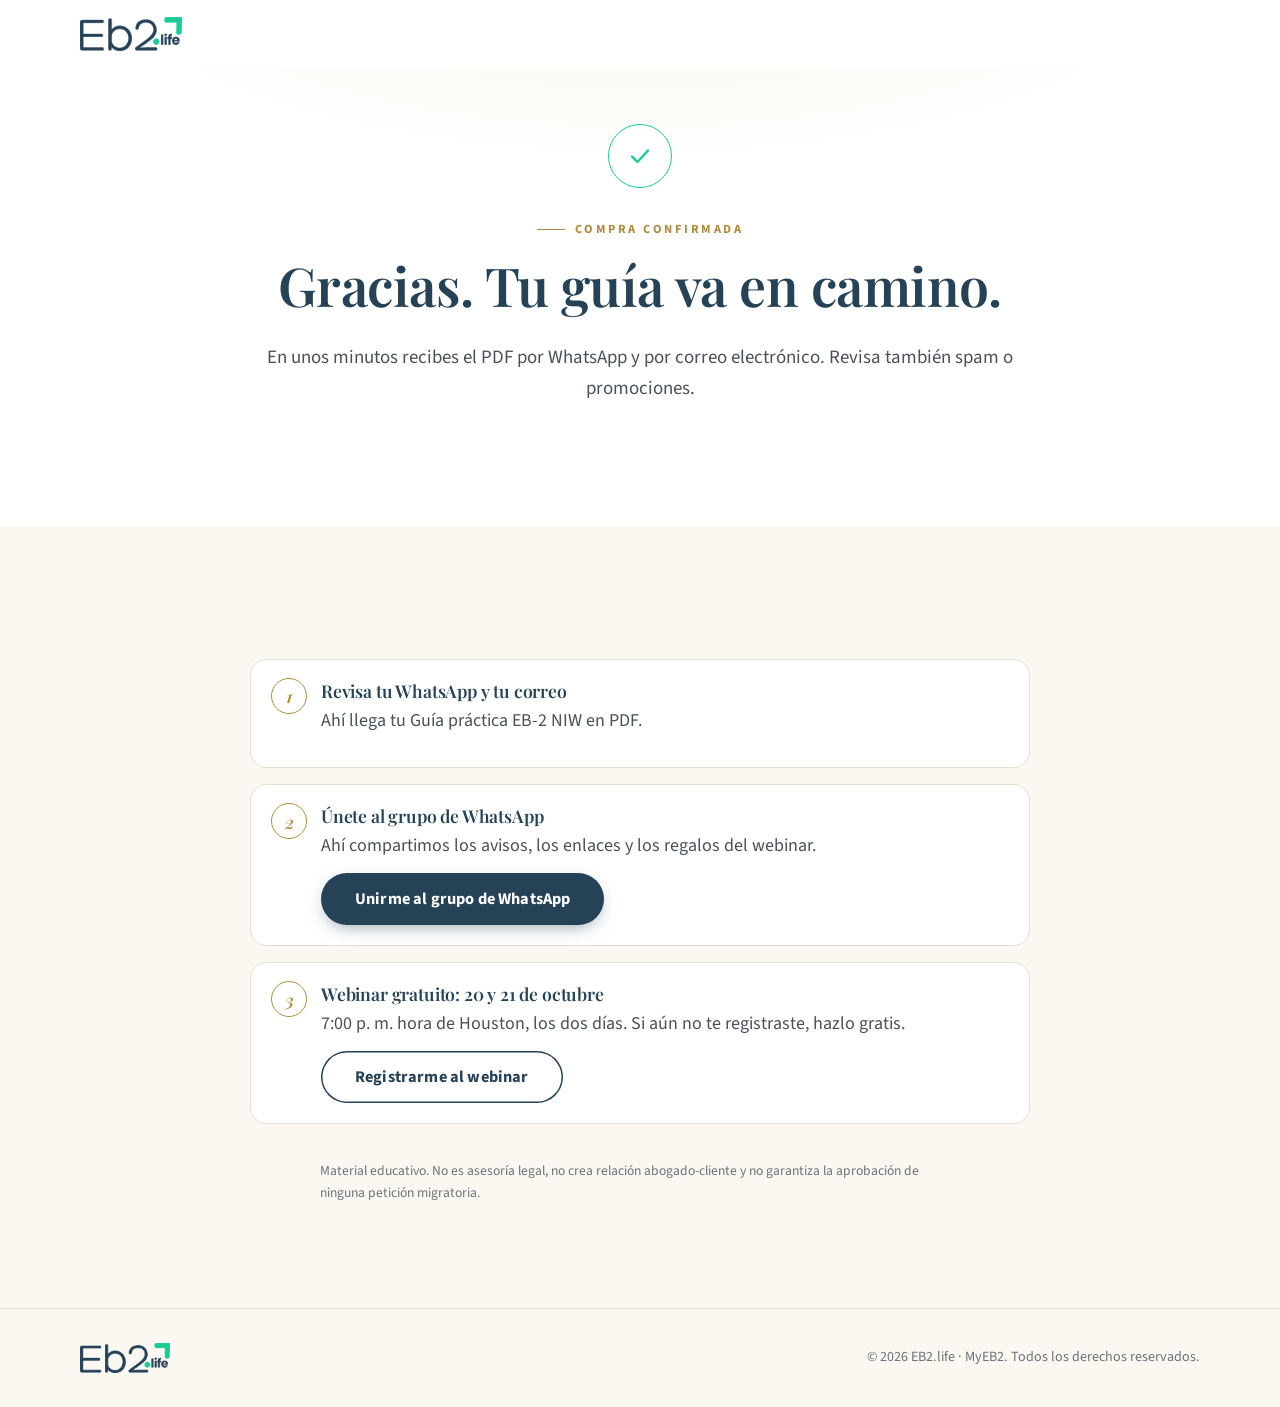
==== compra.html @ 75a64d38 "Add files via upload" ====
<!doctype html>
<html lang="es">
<head>
<meta charset="utf-8">
<meta name="viewport" content="width=device-width,initial-scale=1">
<title>Compra confirmada | EB2.life</title>
<meta name="robots" content="noindex">
<link rel="icon" href="/favicon.png" type="image/png">
<link rel="apple-touch-icon" href="/apple-touch-icon.png">
<link rel="preconnect" href="https://fonts.googleapis.com"><link rel="preconnect" href="https://fonts.gstatic.com" crossorigin>
<link href="https://fonts.googleapis.com/css2?family=Playfair+Display:ital,wght@0,500;0,600;0,700;1,500;1,600&family=Source+Sans+3:wght@400;600;700&display=swap" rel="stylesheet">
<link rel="stylesheet" href="/styles.css">
<noscript><style>.reveal{opacity:1;transform:none}</style></noscript>
</head>
<body>
<header class="top show-cta"><div class="wrap">
  <a href="/" aria-label="EB2.life"><img src="/logo.webp" alt="EB2.life" width="94" height="34"></a>
  <span></span>
</div></header>
<main>
<section class="thanks"><div class="narrow">
  <div class="seal reveal"><svg viewBox="0 0 28 28" fill="none" stroke="#18CB96" stroke-width="2.4" stroke-linecap="round" stroke-linejoin="round"><path d="m6 14.5 5.5 5.5L22 8.5"/></svg></div>
  <span class="label reveal">Compra confirmada</span>
  <h1 class="reveal d1">Gracias. Tu guía va en camino.</h1>
  <p class="lead reveal d2">En unos minutos recibes el PDF por WhatsApp y por correo electrónico. Revisa también spam o promociones.</p>
</div></section>
<section class="alt"><div class="narrow">
  <ol class="steps">
    <li class="reveal"><h3>Revisa tu WhatsApp y tu correo</h3><p>Ahí llega tu Guía práctica EB-2 NIW en PDF.</p></li>
    <li class="reveal"><h3>Únete al grupo de WhatsApp</h3><p>Ahí compartimos los avisos, los enlaces y los regalos del webinar.</p>
      <a class="btn wa" href="https://chat.whatsapp.com/JT1Tik0U2BxDIxlfg1SDEi?s=cl&p=i&mlu=0&ilr=4" rel="noopener">Unirme al grupo de WhatsApp</a></li>
    <li class="reveal"><h3>Webinar gratuito: 20 y 21 de octubre</h3><p>7:00 p. m. hora de Houston, los dos días. Si aún no te registraste, hazlo gratis.</p>
      <a class="btn ghost" href="/#registro">Registrarme al webinar</a></li>
  </ol>
  <p class="legal">Material educativo. No es asesoría legal, no crea relación abogado-cliente y no garantiza la aprobación de ninguna petición migratoria.</p>
</div></section>
</main>
<footer><div class="wrap">
  <img src="/logo.webp" alt="EB2.life" width="83" height="30" loading="lazy">
  <span>© 2026 EB2.life · MyEB2. Todos los derechos reservados.</span>
</div></footer>
<script src="/app.js" defer></script>
</body>
</html>
---- styles.css ----
:root{
  --blue:#264257;--blue-d:#1a2f3f;--gold:#B18C3F;--gold-l:#e6d7b5;--green:#18CB96;
  --ivory:#FBF8F1;--paper:#fff;--ink:#2a2f34;--g1:#4a5057;--g2:#6c727a;--line:#e3dfd3;
  --serif:'Playfair Display',Georgia,'Times New Roman',serif;
  --sans:'Source Sans 3','Segoe UI',system-ui,sans-serif;
  --r:18px;--shadow:0 1px 2px rgba(38,66,87,.06),0 12px 32px -12px rgba(38,66,87,.18);
}
*{box-sizing:border-box}
html{scroll-behavior:smooth;-webkit-text-size-adjust:100%}
body{margin:0;background:var(--paper);color:var(--ink);font:400 17.5px/1.65 var(--sans);-webkit-font-smoothing:antialiased;text-rendering:optimizeLegibility}
img{max-width:100%;height:auto;display:block}
a{color:var(--blue)}
h1,h2,h3{font-family:var(--serif);color:var(--blue);font-weight:600;line-height:1.14;letter-spacing:-.01em;margin:0 0 .5em}
h1{font-size:clamp(2rem,6.2vw,3.35rem)}
h2{font-size:clamp(1.65rem,4.4vw,2.35rem)}
h3{font-size:1.25rem;line-height:1.25}
p{margin:0 0 1em}
.wrap{width:min(1120px,100% - 40px);margin-inline:auto}
.narrow{width:min(780px,100% - 40px);margin-inline:auto}
section{padding:clamp(56px,9vw,104px) 0}
.alt{background:var(--ivory)}
.label{display:inline-flex;align-items:center;gap:10px;font:700 .78rem/1 var(--sans);letter-spacing:.2em;text-transform:uppercase;color:var(--gold);margin-bottom:18px}
.label:before{content:"";width:28px;height:1px;background:var(--gold)}
.lead{font-size:1.18rem;color:var(--g1)}
:focus-visible{outline:3px solid var(--gold);outline-offset:3px;border-radius:6px}

/* buttons */
.btn{display:inline-flex;align-items:center;justify-content:center;gap:10px;background:var(--blue);color:#fff!important;text-decoration:none;font:700 1.02rem/1 var(--sans);letter-spacing:.01em;padding:18px 34px;border:0;border-radius:999px;cursor:pointer;box-shadow:0 6px 18px -6px rgba(38,66,87,.55);transition:transform .22s ease,box-shadow .22s ease,background .22s ease}
.btn:hover{background:var(--blue-d);transform:translateY(-2px);box-shadow:0 12px 24px -8px rgba(38,66,87,.6)}
.btn:active{transform:translateY(0)}
.btn.sm{padding:12px 22px;font-size:.95rem}
.btn.ghost{background:transparent;color:var(--blue)!important;box-shadow:inset 0 0 0 1.5px var(--blue)}
.btn.ghost:hover{background:var(--blue);color:#fff!important}
.btn.wa{background:var(--blue)}
.btn.block{display:flex;width:100%}
.btn svg{width:20px;height:20px;flex:none}

/* header */
.top{position:fixed;inset:0 0 auto 0;z-index:50;background:rgba(255,255,255,.92);backdrop-filter:saturate(1.2) blur(8px);border-bottom:1px solid transparent;transition:border-color .25s,box-shadow .25s}
.top.scrolled{border-color:var(--line);box-shadow:0 6px 24px -18px rgba(38,66,87,.5)}
.top .wrap{display:flex;align-items:center;justify-content:space-between;height:68px}
.top img{height:34px;width:auto}
.top .btn{opacity:0;transform:translateY(-6px);pointer-events:none}
.top.show-cta .btn{opacity:1;transform:none;pointer-events:auto}
.top.show-cta .btn:hover{transform:translateY(-2px)}

/* hero */
.hero{padding:calc(68px + clamp(28px,6vw,64px)) 0 clamp(48px,8vw,88px);background:
  radial-gradient(1200px 500px at 85% -10%,#f4eddb 0,transparent 60%),var(--paper);position:relative;overflow:hidden}
.hero:after{content:"";position:absolute;right:-60px;bottom:-30px;width:420px;height:300px;opacity:.07;background:url("data:image/svg+xml,%3Csvg xmlns='http://www.w3.org/2000/svg' viewBox='0 0 420 300'%3E%3Cg fill='none' stroke='%23264257' stroke-width='3'%3E%3Cpath d='M10 90 210 10 410 90z'/%3E%3Cpath d='M30 110h360M30 270h360M10 290h400'/%3E%3Cpath d='M60 110v160M130 110v160M210 110v160M290 110v160M360 110v160'/%3E%3C/g%3E%3C/svg%3E") no-repeat center/contain;pointer-events:none}
.hero-grid{display:grid;gap:36px;position:relative;z-index:1}
.dates{display:flex;gap:14px;flex-wrap:wrap;margin:26px 0 8px}
.date{display:flex;align-items:center;gap:14px;border:1px solid var(--line);background:#fff;border-radius:16px;padding:12px 18px 12px 12px}
.date b{display:grid;place-items:center;width:54px;height:54px;border-radius:12px;background:var(--blue);color:#fff;font:600 1.6rem/1 var(--serif)}
.date small{display:block;font:700 .72rem/1.2 var(--sans);letter-spacing:.16em;text-transform:uppercase;color:var(--gold)}
.date span{font-weight:600;color:var(--blue)}
.houston{margin:14px 0 22px;font:600 clamp(1.3rem,3.6vw,1.7rem)/1.2 var(--serif);color:var(--blue)}
.houston i{font-style:italic;color:var(--gold)}
.count{display:flex;gap:10px;margin:0 0 6px}
.count div{min-width:68px;text-align:center;padding:10px 6px 8px;border:1px solid var(--line);border-radius:14px;background:#fff}
.count b{display:block;font:600 1.7rem/1 var(--serif);color:var(--blue);font-variant-numeric:tabular-nums}
.count span{font:700 .64rem/1 var(--sans);letter-spacing:.16em;text-transform:uppercase;color:var(--g2)}
.count-note{font-size:.88rem;color:var(--g2)}
.card{background:#fff;border:1px solid var(--line);border-radius:20px;box-shadow:var(--shadow);position:relative}
.card.form{padding:26px 22px 14px;border-top:3px solid var(--gold)}
.card.form h2{font-size:1.5rem;margin-bottom:.15em}
.card.form p.sub{font-size:.95rem;color:var(--g2);margin-bottom:10px}
.card.form iframe{width:100%;min-height:560px;border:0;display:block}
.free{display:inline-block;font:700 .72rem/1 var(--sans);letter-spacing:.16em;text-transform:uppercase;color:#0b6b50;background:#e7f9f2;border-radius:999px;padding:6px 12px;margin-bottom:12px}
.free:before{content:"";display:inline-block;width:7px;height:7px;border-radius:50%;background:var(--green);margin-right:8px;vertical-align:1px}

/* understand */
.three{display:grid;gap:18px;margin-top:34px}
.three .card{padding:28px 26px}
.three svg{width:44px;height:44px;margin-bottom:16px}
.three p{margin:0;color:var(--g1)}
.num{font:italic 600 1rem/1 var(--serif);color:var(--gold);display:block;margin-bottom:10px}

/* receive */
.receive{display:grid;gap:0;margin-top:30px;border-top:1px solid var(--line)}
.receive li{list-style:none;display:flex;gap:18px;align-items:flex-start;padding:20px 0;border-bottom:1px solid var(--line)}
.receive ul{margin:0;padding:0}
.chk{flex:none;width:26px;height:26px;border-radius:50%;border:1.5px solid var(--green);display:grid;place-items:center;margin-top:2px}
.chk svg{width:13px;height:13px}
.receive h3{margin:0 0 2px;font-size:1.15rem}
.receive p{margin:0;color:var(--g1)}

/* agenda */
.days{display:grid;gap:18px;margin:30px 0}
.day{padding:26px;border-left:3px solid var(--gold);background:#fff;border-radius:6px 18px 18px 6px;border-top:1px solid var(--line);border-right:1px solid var(--line);border-bottom:1px solid var(--line)}
.day .num{font-size:.95rem}
.day h3{margin-bottom:6px}
.day p{margin:0;color:var(--g1)}
table.tz{width:100%;border-collapse:separate;border-spacing:0;background:#fff;border:1px solid var(--line);border-radius:16px;overflow:hidden}
.tz th,.tz td{padding:14px 20px;text-align:left}
.tz th{font:700 .72rem/1 var(--sans);letter-spacing:.16em;text-transform:uppercase;color:var(--g2);background:var(--ivory)}
.tz td{border-top:1px solid var(--line)}
.tz td:last-child{font-weight:600;color:var(--blue);white-space:nowrap}
.tz tr.hl td{background:#f7f0de;color:var(--blue);font-weight:700}
.local{margin-top:14px;font-size:.95rem;color:var(--g1)}
.local b{color:var(--blue)}

/* presenter */
.presenter{display:grid;gap:34px;align-items:center}
.arch{position:relative;width:min(340px,80%);margin-inline:auto;aspect-ratio:4/5}
.arch:before{content:"";position:absolute;inset:0;border-radius:999px 999px 18px 18px;background:linear-gradient(#f4eddb,#fbf8f1);border:1px solid var(--gold-l)}
.arch:after{content:"";position:absolute;inset:-12px;border-radius:999px 999px 24px 24px;border:1px solid var(--gold);opacity:.55}
.arch img{position:absolute;left:50%;bottom:0;transform:translateX(-50%);height:104%;width:auto;max-width:none;object-fit:contain}
.role{font:700 .8rem/1.3 var(--sans);letter-spacing:.16em;text-transform:uppercase;color:var(--gold);margin-bottom:12px}
.facts{display:flex;gap:10px;flex-wrap:wrap;margin:18px 0 0;padding:0;list-style:none}
.facts li{border:1px solid var(--line);border-radius:999px;padding:7px 14px;font-size:.9rem;color:var(--blue);background:#fff}

/* offer */
.offer{display:grid;gap:40px;align-items:center}
.book{position:relative;width:min(300px,72%);margin-inline:auto;perspective:900px}
.book img{width:100%;border-radius:4px 10px 10px 4px;box-shadow:-6px 10px 0 -2px rgba(0,0,0,.05),0 28px 40px -18px rgba(26,47,63,.55),0 2px 4px rgba(0,0,0,.18);transform:rotateY(-14deg) rotateX(2deg);transform-origin:left center;transition:transform .5s ease}
.book:hover img{transform:rotateY(-6deg) rotateX(0)}
.book:before{content:"";position:absolute;left:-2px;top:2px;bottom:2px;width:10px;border-radius:4px 0 0 4px;background:linear-gradient(90deg,rgba(0,0,0,.28),transparent);z-index:2;transform:rotateY(-14deg);transform-origin:left center}
.bul{list-style:none;padding:0;margin:20px 0 24px}
.bul li{position:relative;padding:0 0 11px 32px}
.bul li:before{content:"";position:absolute;left:2px;top:7px;width:7px;height:12px;border:solid var(--green);border-width:0 2px 2px 0;transform:rotate(45deg)}
.price{display:flex;align-items:baseline;gap:12px;margin:0 0 20px}
.price b{font:600 3rem/1 var(--serif);color:var(--blue)}
.price span{color:var(--g2)}
.note{font-size:.95rem;color:var(--g2);margin-top:14px}

/* faq */
details{border-bottom:1px solid var(--line);padding:0}
details:first-of-type{border-top:1px solid var(--line)}
summary{list-style:none;cursor:pointer;padding:22px 44px 22px 0;font:600 1.12rem/1.35 var(--serif);color:var(--blue);position:relative}
summary::-webkit-details-marker{display:none}
summary:after{content:"";position:absolute;right:6px;top:50%;width:11px;height:11px;margin-top:-8px;border:solid var(--gold);border-width:0 1.5px 1.5px 0;transform:rotate(45deg);transition:transform .25s}
details[open] summary:after{transform:rotate(-135deg);margin-top:-3px}
.ans{display:grid;grid-template-rows:0fr;transition:grid-template-rows .3s ease}
details[open] .ans{grid-template-rows:1fr}
.ans>div{overflow:hidden}
.ans p{margin:0 0 22px;color:var(--g1);max-width:62ch}

/* closing + footer */
.closing{text-align:center}
.closing .btn{margin-top:6px}
.legal{max-width:640px;margin:36px auto 0;font-size:.85rem;color:var(--g2);line-height:1.6}
footer{border-top:1px solid var(--line);background:var(--ivory);padding:34px 0;font-size:.88rem;color:var(--g2)}
footer .wrap{display:flex;flex-wrap:wrap;gap:16px;align-items:center;justify-content:space-between}
footer img{height:30px;width:auto}

/* thanks */
.thanks{padding-top:calc(68px + 56px);text-align:center;background:radial-gradient(900px 380px at 50% -20%,#f4eddb,transparent 70%)}
.seal{width:64px;height:64px;border-radius:50%;border:1.5px solid var(--green);display:grid;place-items:center;margin:0 auto 22px;background:#fff}
.seal svg{width:28px;height:28px}
.steps{counter-reset:s;list-style:none;margin:28px 0 0;padding:0;text-align:left;display:grid;gap:16px}
.steps li{counter-increment:s;position:relative;padding:20px 22px 20px 70px;background:#fff;border:1px solid var(--line);border-radius:16px}
.steps li:before{content:counter(s);position:absolute;left:20px;top:18px;width:34px;height:34px;border-radius:50%;border:1px solid var(--gold);display:grid;place-items:center;font:italic 600 1.1rem/1 var(--serif);color:var(--gold)}
.steps h3{margin:0 0 4px;font-size:1.1rem}
.steps p{margin:0 0 12px;color:var(--g1)}
.btnrow{display:flex;gap:10px;flex-wrap:wrap}
.btnrow .btn{padding:13px 22px;font-size:.95rem}
.hint{font-size:.88rem;color:var(--g2);margin-top:10px}

/* reveal */
.reveal{opacity:0;transform:translateY(12px);transition:opacity .7s ease,transform .7s ease}
.reveal.in{opacity:1;transform:none}
.d1{transition-delay:.08s}.d2{transition-delay:.16s}.d3{transition-delay:.24s}

@media(min-width:860px){
  body{font-size:18px}
  .hero-grid{grid-template-columns:1.05fr .95fr;gap:64px;align-items:start}
  .three{grid-template-columns:repeat(3,1fr)}
  .days{grid-template-columns:1fr 1fr}
  .presenter{grid-template-columns:.8fr 1.2fr;gap:72px}
  .offer{grid-template-columns:.8fr 1.2fr;gap:72px}
  .card.form{padding:32px 30px 18px;position:sticky;top:92px}
}
@media(max-width:420px){.count div{min-width:60px}.count b{font-size:1.45rem}.btn{padding:17px 26px}}
@media(prefers-reduced-motion:reduce){
  *{animation:none!important;transition:none!important;scroll-behavior:auto!important}
  .reveal{opacity:1;transform:none}
  .book img{transform:none}
}
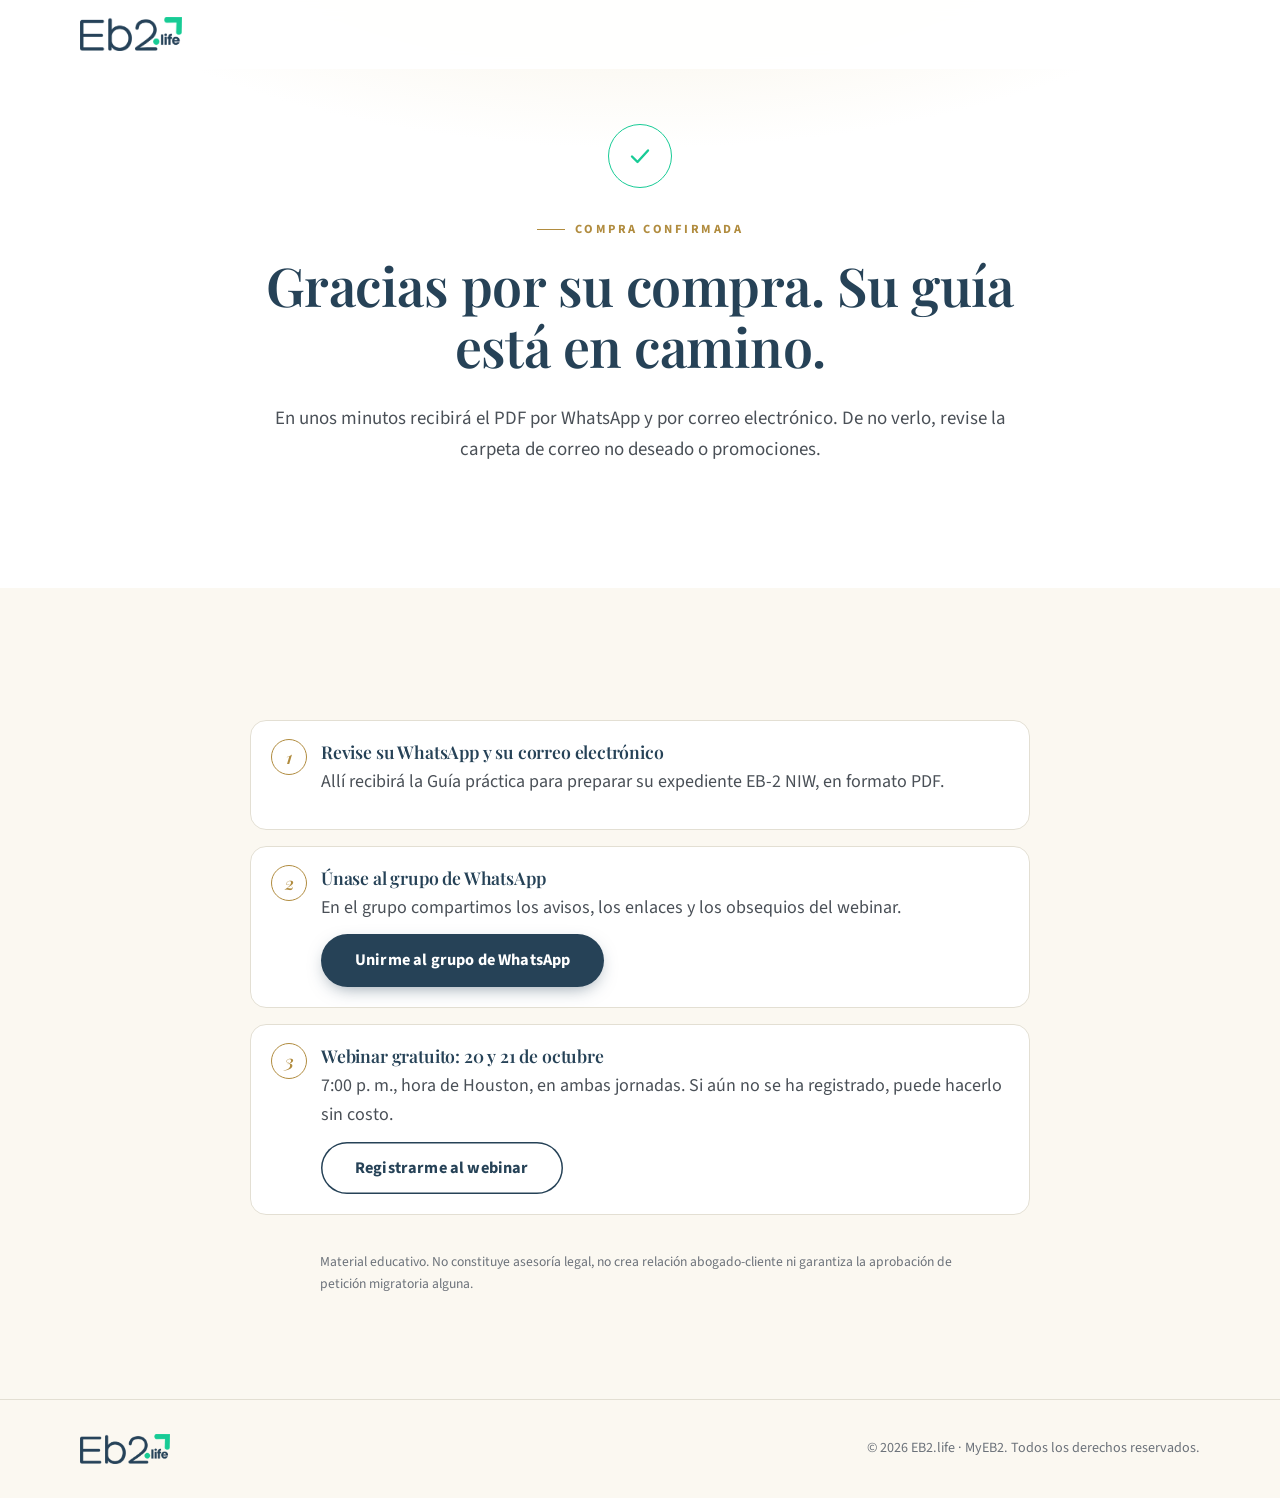
==== commit 0da19bd6: "Tono formal, nueva guía EB-2 NIW (22 páginas) y animaciones Co-Authored-By: Claude Sonnet 5.5 <norep" ====
--- a/compra.html
+++ b/compra.html
@@ -12,7 +12,7 @@
 <link rel="stylesheet" href="/styles.css">
 <noscript><style>.reveal{opacity:1;transform:none}</style></noscript>
 </head>
-<body>
+<body data-pay="https://link.fastpaydirect.com/payment-link/6ac44b3ac0e70c7fefb72ad6">
 <header class="top show-cta"><div class="wrap">
   <a href="/" aria-label="EB2.life"><img src="/logo.webp" alt="EB2.life" width="94" height="34"></a>
   <span></span>
@@ -21,18 +21,18 @@
 <section class="thanks"><div class="narrow">
   <div class="seal reveal"><svg viewBox="0 0 28 28" fill="none" stroke="#18CB96" stroke-width="2.4" stroke-linecap="round" stroke-linejoin="round"><path d="m6 14.5 5.5 5.5L22 8.5"/></svg></div>
   <span class="label reveal">Compra confirmada</span>
-  <h1 class="reveal d1">Gracias. Tu guía va en camino.</h1>
-  <p class="lead reveal d2">En unos minutos recibes el PDF por WhatsApp y por correo electrónico. Revisa también spam o promociones.</p>
+  <h1 class="reveal d1">Gracias por su compra. Su guía está en camino.</h1>
+  <p class="lead reveal d2">En unos minutos recibirá el PDF por WhatsApp y por correo electrónico. De no verlo, revise la carpeta de correo no deseado o promociones.</p>
 </div></section>
 <section class="alt"><div class="narrow">
   <ol class="steps">
-    <li class="reveal"><h3>Revisa tu WhatsApp y tu correo</h3><p>Ahí llega tu Guía práctica EB-2 NIW en PDF.</p></li>
-    <li class="reveal"><h3>Únete al grupo de WhatsApp</h3><p>Ahí compartimos los avisos, los enlaces y los regalos del webinar.</p>
-      <a class="btn wa" href="https://chat.whatsapp.com/JT1Tik0U2BxDIxlfg1SDEi?s=cl&p=i&mlu=0&ilr=4" rel="noopener">Unirme al grupo de WhatsApp</a></li>
-    <li class="reveal"><h3>Webinar gratuito: 20 y 21 de octubre</h3><p>7:00 p. m. hora de Houston, los dos días. Si aún no te registraste, hazlo gratis.</p>
+    <li class="reveal"><h3>Revise su WhatsApp y su correo electrónico</h3><p>Allí recibirá la Guía práctica para preparar su expediente EB-2 NIW, en formato PDF.</p></li>
+    <li class="reveal"><h3>Únase al grupo de WhatsApp</h3><p>En el grupo compartimos los avisos, los enlaces y los obsequios del webinar.</p>
+      <a class="btn wa" href="/api/grupo" data-group rel="noopener">Unirme al grupo de WhatsApp</a></li>
+    <li class="reveal"><h3>Webinar gratuito: 20 y 21 de octubre</h3><p>7:00 p. m., hora de Houston, en ambas jornadas. Si aún no se ha registrado, puede hacerlo sin costo.</p>
       <a class="btn ghost" href="/#registro">Registrarme al webinar</a></li>
   </ol>
-  <p class="legal">Material educativo. No es asesoría legal, no crea relación abogado-cliente y no garantiza la aprobación de ninguna petición migratoria.</p>
+  <p class="legal">Material educativo. No constituye asesoría legal, no crea relación abogado-cliente ni garantiza la aprobación de petición migratoria alguna.</p>
 </div></section>
 </main>
 <footer><div class="wrap">
--- a/styles.css
+++ b/styles.css
@@ -177,3 +177,261 @@
   .reveal{opacity:1;transform:none}
   .book img{transform:none}
 }
+
+/* hero byline */
+.by{display:flex;align-items:center;gap:14px;margin:6px 0 4px}
+.by img{width:56px;height:56px;border-radius:50%;object-fit:cover;object-position:50% 20%;border:2px solid #fff;box-shadow:0 0 0 1px var(--gold),0 6px 14px -6px rgba(38,66,87,.5)}
+.by span{font-size:1rem;color:var(--g1);line-height:1.3}
+.by b{color:var(--blue)}
+.by small{display:block;font-size:.82rem;color:var(--g2)}
+
+/* presenter stage */
+.stage{position:relative;width:min(340px,80%);margin:0 auto 34px}
+.stage .arch{width:100%;margin:0}
+.snap{position:absolute;right:-16%;bottom:-7%;width:42%;margin:0;border-radius:16px;overflow:hidden;border:4px solid #fff;box-shadow:0 14px 28px -12px rgba(26,47,63,.55),0 0 0 1px var(--gold-l);transform:rotate(3deg);transition:transform .5s ease}
+.snap img{width:100%;aspect-ratio:13/15;object-fit:cover}
+.stage:hover .snap{transform:rotate(0)}
+.sign{width:min(220px,60%);margin-top:22px;opacity:.95}
+
+/* closing block in brand blue */
+section.blue{background:var(--blue);color:#e8eef3;position:relative;overflow:hidden}
+section.blue:before{content:"";position:absolute;inset:14px;border:1px solid rgba(177,140,63,.55);border-radius:20px;pointer-events:none}
+section.blue h2{color:#fff}
+section.blue .lead{color:#c9d5de}
+section.blue .mark{width:150px;margin:0 auto 26px;height:auto}
+.btn.light{background:#fff;color:var(--blue)!important;box-shadow:0 8px 20px -8px rgba(0,0,0,.45)}
+.btn.light:hover{background:var(--ivory)}
+section.blue .legal{color:#aebccc}
+@media(min-width:860px){.stage{width:min(380px,100%);margin:0 auto}.snap{right:-22%}}
+
+/* own registration form */
+#reg .field{margin:0 0 14px}
+#reg label:not(.consent){display:block;font:600 .92rem/1.2 var(--sans);color:var(--blue);margin:0 0 6px}
+#reg input[type=text],#reg input[type=email],#reg input[type=tel]{width:100%;height:50px;padding:0 16px;border:1px solid #cfd3d6;border-radius:14px;background:#fff;color:var(--ink);font:400 1rem var(--sans);transition:border-color .2s,box-shadow .2s}
+#reg input::placeholder{color:#9aa1a8}
+#reg input:focus{outline:0;border-color:var(--gold);box-shadow:0 0 0 3px rgba(177,140,63,.22)}
+#reg input[aria-invalid=true]{border-color:#b3261e}
+#reg .iti{width:100%;display:block}
+.iti__selected-country{border-radius:14px 0 0 14px}
+.iti__country-list{font-family:var(--sans);font-size:.92rem}
+.consent{display:flex;gap:12px;align-items:flex-start;font:400 .88rem/1.45 var(--sans)!important;color:var(--g1);cursor:pointer;margin:2px 0 0}
+.consent input{flex:none;width:20px;height:20px;margin:2px 0 0;accent-color:var(--green)}
+.err{min-height:0;margin:5px 2px 0;font-size:.84rem;color:#b3261e}
+.err:empty{display:none}
+.hp{position:absolute;left:-9999px;width:1px;height:1px;overflow:hidden}
+#reg .btn{margin-top:6px}
+#reg .btn[disabled]{opacity:.85;cursor:progress;transform:none}
+.spin{display:none;width:18px;height:18px;border:2px solid rgba(255,255,255,.4);border-top-color:#fff;border-radius:50%;animation:sp .7s linear infinite}
+#reg.loading .spin{display:inline-block}
+@keyframes sp{to{transform:rotate(360deg)}}
+.form-err{margin:12px 0 0;padding:10px 14px;border-radius:12px;background:#fdecea;color:#8a1c14;font-size:.92rem}
+.privacy{margin:14px 2px 6px;font-size:.8rem;color:var(--g2);line-height:1.5}
+.card.form{padding-bottom:20px}
+.card.form p.sub{margin-bottom:18px}
+
+/* ---- flujo de 3 pasos en la tarjeta ---- */
+[hidden]{display:none!important}
+.card.flow{padding:22px 22px 20px}
+.card.flow[data-step="2"],.card.flow[data-step="3"]{position:relative!important;top:auto!important}
+#registro{scroll-margin-top:84px}
+.prog{margin:0 0 18px}
+.prog-top{display:flex;align-items:center;justify-content:space-between;gap:10px;margin-bottom:10px}
+.prog-top .free{margin:0}
+.prog-txt{font:700 .78rem/1 var(--sans);letter-spacing:.14em;text-transform:uppercase;color:var(--g2)}
+.bar{height:6px;border-radius:999px;background:#eceae2;overflow:hidden}
+.bar i{display:block;height:100%;width:33.33%;border-radius:999px;background:linear-gradient(90deg,var(--gold),#d4b265);transition:width .55s cubic-bezier(.4,.1,.2,1)}
+.vp{position:relative;transition:height .4s ease}
+.fstep{animation:stepin .45s ease both}
+.fstep.out{animation:stepout .2s ease both}
+@keyframes stepin{from{opacity:0;transform:translateX(18px)}to{opacity:1;transform:none}}
+@keyframes stepout{to{opacity:0;transform:translateX(-14px)}}
+.fstep h2{font-size:1.5rem;margin-bottom:.2em}
+.fstep>.sub{font-size:.95rem;color:var(--g2);margin-bottom:18px}
+
+/* step 2 */
+.ok-line{display:flex;align-items:center;gap:8px;font:700 .86rem/1.2 var(--sans);color:#0b6b50;margin:0 0 8px}
+.ok-line svg{width:18px;height:18px;flex:none}
+.o-grid{display:grid;grid-template-columns:104px 1fr;gap:16px;align-items:start;margin:14px 0 6px}
+.o-book img{width:100%;border-radius:3px 7px 7px 3px;box-shadow:-3px 6px 0 -1px rgba(0,0,0,.05),0 14px 22px -12px rgba(26,47,63,.6),0 1px 3px rgba(0,0,0,.2);transform:rotate(-3deg)}
+.o-name{margin:0 0 8px;line-height:1.3}
+.o-name b{display:block;font:600 1.12rem/1.2 var(--serif);color:var(--blue)}
+.o-name span{display:block;font-size:.86rem;color:var(--g2);margin-top:3px}
+.bul.sm{margin:0}
+.bul.sm li{padding:0 0 7px 26px;font-size:.92rem;line-height:1.4}
+.bul.sm li:before{top:4px;width:6px;height:10px}
+.o-price{display:flex;align-items:baseline;gap:14px;flex-wrap:wrap;margin:14px 0 4px}
+.o-price .was{color:var(--g2);font-size:1rem}
+.o-price s,.price s{color:#8b9097;text-decoration-thickness:1.5px}
+.o-price .now{font:600 1rem/1 var(--sans);color:var(--blue)}
+.o-price .now b{font:600 2.5rem/1 var(--serif);color:var(--blue)}
+.o-count{font-size:.9rem;color:var(--g1);margin:0 0 14px}
+.o-count b{color:var(--blue);font-variant-numeric:tabular-nums;font-weight:700}
+.price s{font-size:1.4rem;margin-right:-2px}
+.pay{display:grid;grid-template-rows:0fr;transition:grid-template-rows .5s ease}
+.pay.open{grid-template-rows:1fr}
+.pay>div{overflow:hidden;min-height:0}
+.pay-in{padding:16px 0 4px}
+.pay iframe{display:block;width:100%;height:1300px;border:1px solid var(--line);border-radius:14px;background:#fff}
+.pay-load{display:flex;align-items:center;gap:10px;justify-content:center;padding:26px 0;color:var(--g2);font-size:.95rem}
+.pay-load.done{display:none}
+.pay-help{font-size:.84rem;text-align:center;margin:10px 0 12px}
+.spin.dark{display:inline-block;border-color:rgba(38,66,87,.2);border-top-color:var(--blue)}
+.skip-wrap{text-align:center;margin:14px 0 0}
+.skip{background:none;border:0;color:var(--g2);font:600 .92rem var(--sans);cursor:pointer;text-decoration:underline;text-underline-offset:3px;padding:8px 12px}
+.skip:hover{color:var(--blue)}
+.o-note{text-align:center;font-size:.82rem;color:var(--g2);margin:6px 0 4px}
+
+/* step 3 */
+.fstep[data-s="3"]{text-align:center}
+.fstep[data-s="3"] .seal{margin:2px auto 14px;width:54px;height:54px}
+.dates.compact{justify-content:center;margin:14px 0 4px}
+.dates.compact .date{padding:8px 14px 8px 8px}
+.dates.compact .date b{width:44px;height:44px;font-size:1.3rem}
+.houston.sm{font-size:1.15rem;margin:8px 0 16px}
+.bought{background:#e7f9f2;border-radius:14px;padding:12px 14px;margin:0 0 14px;display:flex;flex-direction:column;gap:10px;align-items:center;color:#0b6b50}
+.pending{font-size:.88rem;color:var(--g1);background:var(--ivory);border-radius:12px;padding:10px 12px;margin:0 0 14px}
+.g-note{font-size:.88rem;color:var(--g2);margin:8px 0 14px}
+.cal{display:grid;grid-template-rows:0fr;transition:grid-template-rows .4s ease}
+.cal.open{grid-template-rows:1fr}
+.cal>div{overflow:hidden;min-height:0}
+.cal-in{display:grid;grid-template-columns:1fr 1fr;gap:8px;padding-top:12px}
+.cal-in a{display:block;padding:11px 8px;border:1px solid var(--line);border-radius:12px;font-size:.88rem;font-weight:600;text-decoration:none;background:#fff;transition:border-color .2s,background .2s}
+.cal-in a:hover{border-color:var(--gold);background:var(--ivory)}
+.meet{font-size:.9rem;color:var(--g1);margin:16px 0 4px;line-height:1.5}
+.meet a{font-weight:600;word-break:break-all}
+
+/* hero urgency */
+.proof{display:flex;align-items:center;gap:9px;margin:8px 0 6px;font-size:.98rem;color:var(--g1)}
+.proof b{color:var(--blue);font-variant-numeric:tabular-nums}
+.proof .dot{width:9px;height:9px;border-radius:50%;background:var(--green);box-shadow:0 0 0 0 rgba(24,203,150,.5);animation:ping 2s infinite}
+@keyframes ping{70%{box-shadow:0 0 0 9px rgba(24,203,150,0)}100%{box-shadow:0 0 0 0 rgba(24,203,150,0)}}
+.notes{list-style:none;margin:10px 0 0;padding:0;display:grid;gap:6px}
+.notes li{position:relative;padding-left:24px;font-size:.95rem;color:var(--g1)}
+.notes li:before{content:"";position:absolute;left:3px;top:.5em;width:6px;height:10px;border:solid var(--green);border-width:0 2px 2px 0;transform:rotate(45deg) translateY(-30%)}
+.hero .count{gap:12px;margin-top:18px}
+.hero .count div{min-width:84px;padding:14px 8px 11px;border-radius:16px;box-shadow:0 8px 20px -14px rgba(38,66,87,.45)}
+.hero .count b{font-size:2.35rem}
+.hero .count span{font-size:.68rem}
+@media(max-width:420px){.hero .count div{min-width:0;flex:1}.hero .count b{font-size:1.9rem}.o-grid{grid-template-columns:88px 1fr;gap:12px}.cal-in{grid-template-columns:1fr}}
+
+/* pulso suave en los botones principales */
+.btn.pulse{animation:pulse 2.6s ease-in-out infinite}
+.btn.pulse:hover{animation:none}
+.btn.light.pulse{animation-name:pulselight}
+@keyframes pulse{0%,100%{box-shadow:0 6px 18px -6px rgba(38,66,87,.55),0 0 0 0 rgba(38,66,87,.28)}55%{box-shadow:0 6px 18px -6px rgba(38,66,87,.55),0 0 0 12px rgba(38,66,87,0)}}
+@keyframes pulselight{0%,100%{box-shadow:0 8px 20px -8px rgba(0,0,0,.45),0 0 0 0 rgba(255,255,255,.4)}55%{box-shadow:0 8px 20px -8px rgba(0,0,0,.45),0 0 0 12px rgba(255,255,255,0)}}
+#reg .btn[disabled]{animation:none}
+@media(prefers-reduced-motion:reduce){.btn.pulse,.proof .dot{animation:none!important}.fstep{animation:none}}
+.framed .top,.framed footer{display:none}
+.framed .thanks{padding-top:34px}
+@media(min-width:860px){.pay iframe{height:1170px}}
+
+/* ===== refinamientos visuales y de movimiento ===== */
+:root{--ease:cubic-bezier(.22,.8,.24,1)}
+.reveal{transition:opacity .9s var(--ease),transform .9s var(--ease);transform:translateY(22px)}
+.reveal.in{transform:none}
+.rv{opacity:0;transform:translateY(16px);transition:opacity .7s var(--ease),transform .7s var(--ease);transition-delay:calc(var(--i,0)*90ms)}
+.rv.in{opacity:1;transform:none}
+
+/* barra de progreso de lectura */
+.progress{position:fixed;left:0;top:0;height:3px;width:100%;z-index:60;transform-origin:0 50%;transform:scaleX(0);background:linear-gradient(90deg,var(--gold),#d9bb73);pointer-events:none}
+
+/* entrada del encabezado */
+.top{animation:dropin .7s var(--ease) both}
+@keyframes dropin{from{opacity:0;transform:translateY(-100%)}to{opacity:1;transform:none}}
+
+/* hero: entrada escalonada */
+.hero .reveal>*{animation:rise .9s var(--ease) both}
+.hero .reveal>*:nth-child(1){animation-delay:.05s}.hero .reveal>*:nth-child(2){animation-delay:.15s}.hero .reveal>*:nth-child(3){animation-delay:.25s}
+.hero .reveal>*:nth-child(4){animation-delay:.35s}.hero .reveal>*:nth-child(5){animation-delay:.45s}.hero .reveal>*:nth-child(6){animation-delay:.55s}
+.hero .reveal>*:nth-child(n+7){animation-delay:.65s}
+@keyframes rise{from{opacity:0;transform:translateY(20px)}to{opacity:1;transform:none}}
+.hero:before{content:"";position:absolute;width:520px;height:520px;left:-180px;top:-160px;border-radius:50%;background:radial-gradient(circle,rgba(177,140,63,.14),transparent 65%);animation:drift 14s ease-in-out infinite alternate;pointer-events:none}
+@keyframes drift{to{transform:translate(90px,60px) scale(1.12)}}
+
+/* etiqueta: línea dorada que se traza */
+.label:before{transform-origin:left;animation:linegrow 1s var(--ease) .3s both}
+@keyframes linegrow{from{transform:scaleX(0)}to{transform:none}}
+
+/* títulos con filete dorado */
+.alt h2:after,.narrow>.reveal h2:after{content:"";display:block;width:56px;height:2px;margin-top:16px;background:linear-gradient(90deg,var(--gold),transparent);transform:scaleX(0);transform-origin:left;transition:transform 1s var(--ease) .35s}
+.reveal.in h2:after{transform:none}
+
+/* brillo en botones */
+.btn{position:relative;overflow:hidden;isolation:isolate}
+.btn:not(.ghost):not(.light):after{content:"";position:absolute;inset:0;z-index:-1;background:linear-gradient(110deg,transparent 30%,rgba(255,255,255,.28) 50%,transparent 70%);transform:translateX(-120%);transition:transform .8s var(--ease)}
+.btn:not(.ghost):not(.light):hover:after{transform:translateX(120%)}
+.btn svg{transition:transform .3s var(--ease)}
+.btn:hover svg{transform:scale(1.12) rotate(-4deg)}
+
+/* tarjetas */
+.three .card,.day,.steps li,.date,.count div{transition:transform .45s var(--ease),box-shadow .45s var(--ease),border-color .45s var(--ease)}
+.three .card:hover,.day:hover,.steps li:hover{transform:translateY(-6px);box-shadow:0 22px 40px -22px rgba(38,66,87,.35);border-color:var(--gold-l)}
+.three .card{overflow:hidden}
+.three .card:before{content:"";position:absolute;left:0;top:0;height:3px;width:100%;background:linear-gradient(90deg,var(--gold),transparent);transform:scaleX(0);transform-origin:left;transition:transform .6s var(--ease)}
+.three .card:hover:before{transform:none}
+.three svg path,.three svg circle{stroke-dasharray:240;stroke-dashoffset:240;transition:stroke-dashoffset 1.6s var(--ease) .3s}
+.three .card.in svg path,.three .card.in svg circle{stroke-dashoffset:0}
+.date:hover{transform:translateY(-3px);box-shadow:0 14px 26px -16px rgba(38,66,87,.4)}
+
+/* lista de beneficios */
+.receive li{transition:background .35s,padding .35s var(--ease)}
+.receive li:hover{background:linear-gradient(90deg,rgba(177,140,63,.07),transparent);padding-left:10px}
+.chk{transition:background .35s,transform .45s var(--ease)}
+.receive li:hover .chk{background:#e7f9f2;transform:scale(1.1)}
+.rv.in .chk svg path{stroke-dasharray:20;stroke-dashoffset:20;animation:tick .6s var(--ease) calc(var(--i,0)*90ms + .35s) forwards}
+@keyframes tick{to{stroke-dashoffset:0}}
+
+/* cuenta regresiva */
+.count div{position:relative;overflow:hidden}
+.count div:after{content:"";position:absolute;left:0;right:0;top:50%;height:1px;background:rgba(177,140,63,.22)}
+.count b.tick{animation:flip .45s var(--ease)}
+@keyframes flip{0%{transform:translateY(-35%);opacity:0}100%{transform:none;opacity:1}}
+
+/* portada del libro: flotación suave */
+.book{animation:float 7s ease-in-out infinite}
+@keyframes float{0%,100%{transform:translateY(0)}50%{transform:translateY(-8px)}}
+.bul li{transition:transform .35s var(--ease)}
+.bul li:hover{transform:translateX(4px)}
+
+/* presentador */
+.arch img{transition:transform .8s var(--ease)}
+.stage:hover .arch img{transform:translateX(-50%) scale(1.025)}
+
+/* zona horaria */
+.tz tr{transition:background .3s}
+.tz tbody tr:hover td{background:#faf5e8}
+
+/* preguntas */
+summary{transition:color .25s,padding-left .35s var(--ease)}
+summary:hover{color:var(--gold);padding-left:6px}
+details[open] summary{color:var(--gold)}
+.ans p{opacity:0;transform:translateY(-6px);transition:opacity .45s .08s,transform .45s .08s var(--ease)}
+details[open] .ans p{opacity:1;transform:none}
+
+/* formulario */
+#reg input{transition:border-color .25s,box-shadow .25s,transform .25s var(--ease)}
+#reg input:focus{transform:translateY(-1px)}
+.card.form:before{content:"";position:absolute;inset:-1px;border-radius:20px;pointer-events:none;background:linear-gradient(120deg,transparent 40%,rgba(177,140,63,.5) 50%,transparent 60%) 0 0/250% 100%;-webkit-mask:linear-gradient(#fff 0 0) content-box,linear-gradient(#fff 0 0);-webkit-mask-composite:xor;mask-composite:exclude;padding:1px;animation:sheen 6s ease-in-out infinite}
+@keyframes sheen{0%{background-position:130% 0}60%,100%{background-position:-60% 0}}
+
+/* sello de confirmación */
+.seal{position:relative}
+.seal:after{content:"";position:absolute;inset:-7px;border-radius:50%;border:1px solid var(--green);opacity:0;animation:halo 2.8s ease-out infinite}
+@keyframes halo{0%{transform:scale(.85);opacity:.7}100%{transform:scale(1.35);opacity:0}}
+.seal svg path,.ok-line svg path{stroke-dasharray:30;stroke-dashoffset:30;animation:tick .8s var(--ease) .3s forwards}
+
+/* cierre */
+section.blue:after{content:"";position:absolute;width:480px;height:480px;right:-140px;bottom:-200px;border-radius:50%;background:radial-gradient(circle,rgba(177,140,63,.22),transparent 65%);animation:drift 16s ease-in-out infinite alternate;pointer-events:none}
+section.blue .narrow{position:relative;z-index:1}
+
+.top .btn{transition:opacity .4s var(--ease),transform .4s var(--ease),background .25s,box-shadow .25s}
+
+@media(prefers-reduced-motion:reduce){
+  .rv{opacity:1;transform:none}
+  .progress{display:none}
+  .top,.hero .reveal>*,.hero:before,.label:before,.book,.seal:after,section.blue:after,.card.form:before{animation:none!important}
+  .three svg path,.three svg circle{stroke-dashoffset:0;stroke-dasharray:none}
+  .seal svg path,.ok-line svg path,.rv .chk svg path{stroke-dashoffset:0;stroke-dasharray:none;animation:none}
+  .alt h2:after,.narrow>.reveal h2:after{transform:none}
+}
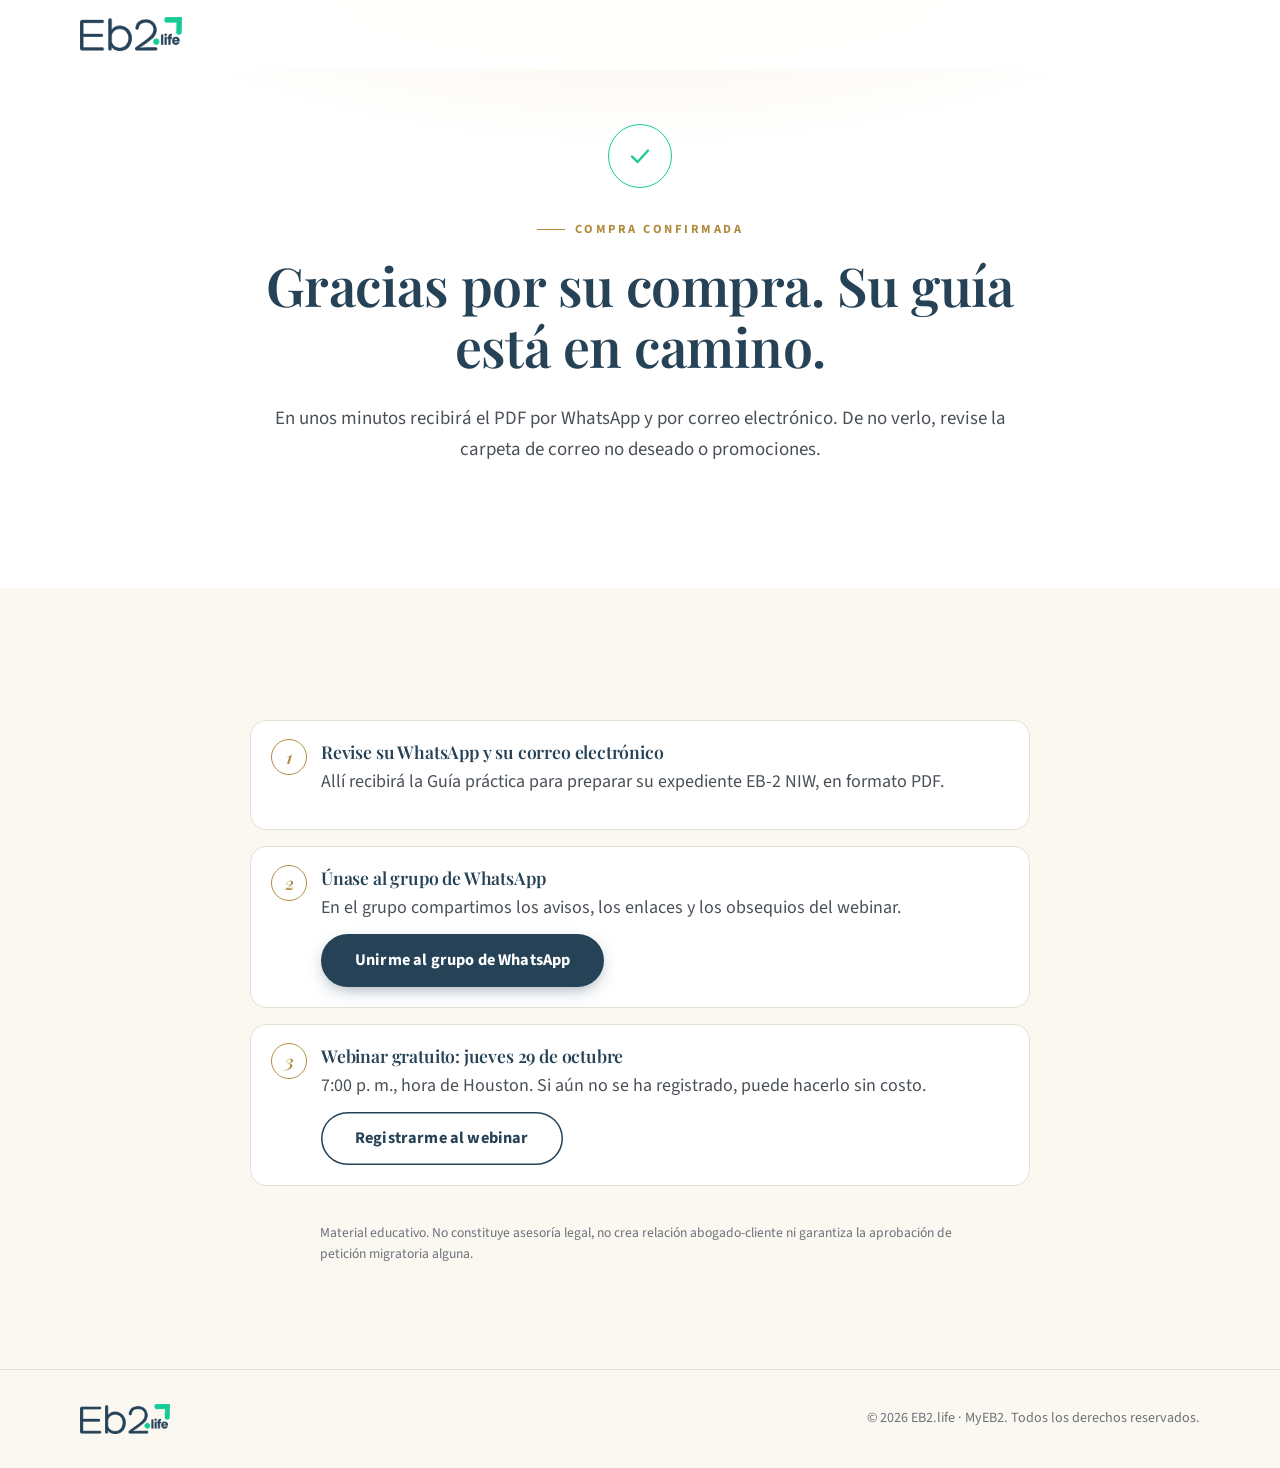
==== commit c163964b: "Webinar de una sola sesión: jueves 29 de octubre, 7:00 p. m. (Houston) Co-Authored-By: Claude Sonnet" ====
--- a/compra.html
+++ b/compra.html
@@ -29,7 +29,7 @@
     <li class="reveal"><h3>Revise su WhatsApp y su correo electrónico</h3><p>Allí recibirá la Guía práctica para preparar su expediente EB-2 NIW, en formato PDF.</p></li>
     <li class="reveal"><h3>Únase al grupo de WhatsApp</h3><p>En el grupo compartimos los avisos, los enlaces y los obsequios del webinar.</p>
       <a class="btn wa" href="/api/grupo" data-group rel="noopener">Unirme al grupo de WhatsApp</a></li>
-    <li class="reveal"><h3>Webinar gratuito: 20 y 21 de octubre</h3><p>7:00 p. m., hora de Houston, en ambas jornadas. Si aún no se ha registrado, puede hacerlo sin costo.</p>
+    <li class="reveal"><h3>Webinar gratuito: jueves 29 de octubre</h3><p>7:00 p. m., hora de Houston. Si aún no se ha registrado, puede hacerlo sin costo.</p>
       <a class="btn ghost" href="/#registro">Registrarme al webinar</a></li>
   </ol>
   <p class="legal">Material educativo. No constituye asesoría legal, no crea relación abogado-cliente ni garantiza la aprobación de petición migratoria alguna.</p>
--- a/styles.css
+++ b/styles.css
@@ -435,3 +435,5 @@
   .seal svg path,.ok-line svg path,.rv .chk svg path{stroke-dashoffset:0;stroke-dasharray:none;animation:none}
   .alt h2:after,.narrow>.reveal h2:after{transform:none}
 }
+
+.pay-msg{margin:0 0 12px;padding:10px 14px;border-radius:12px;background:#fdf6e3;color:#6b5420;font-size:.9rem;line-height:1.45;text-align:left}
